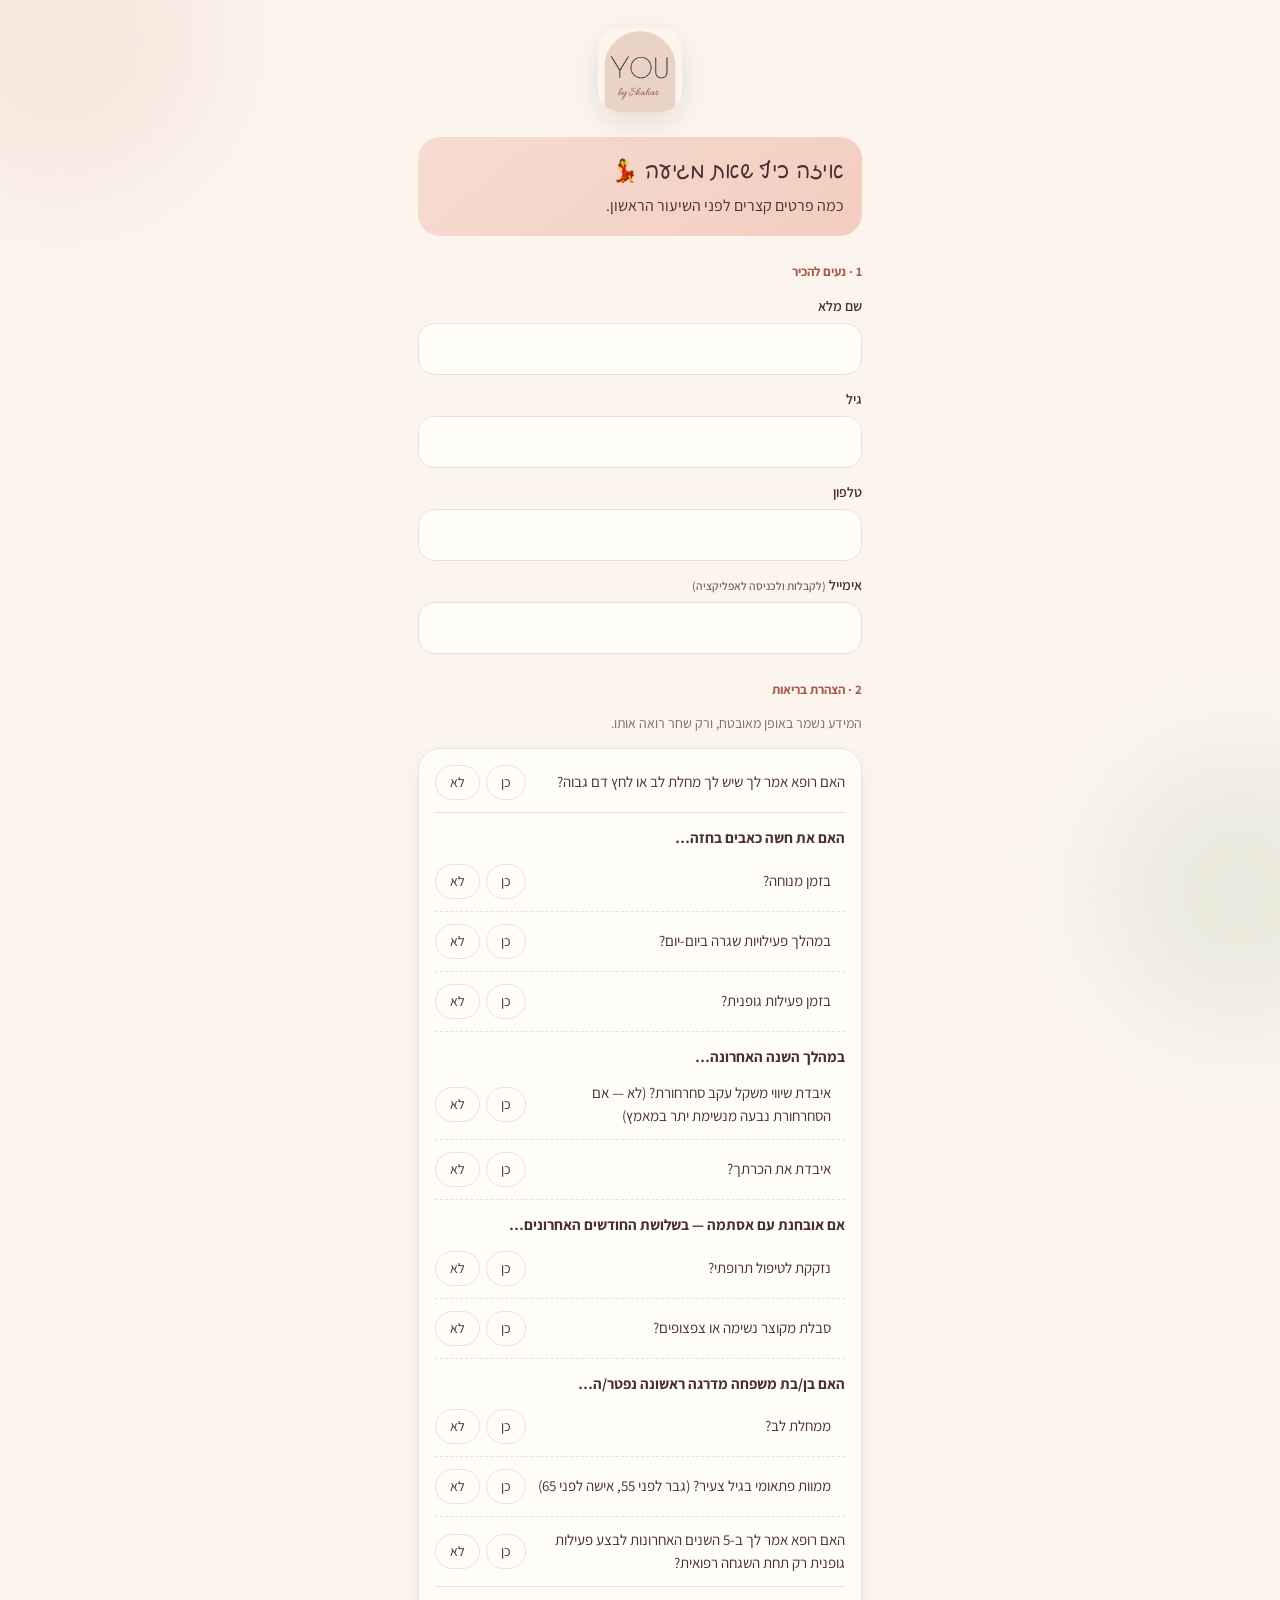
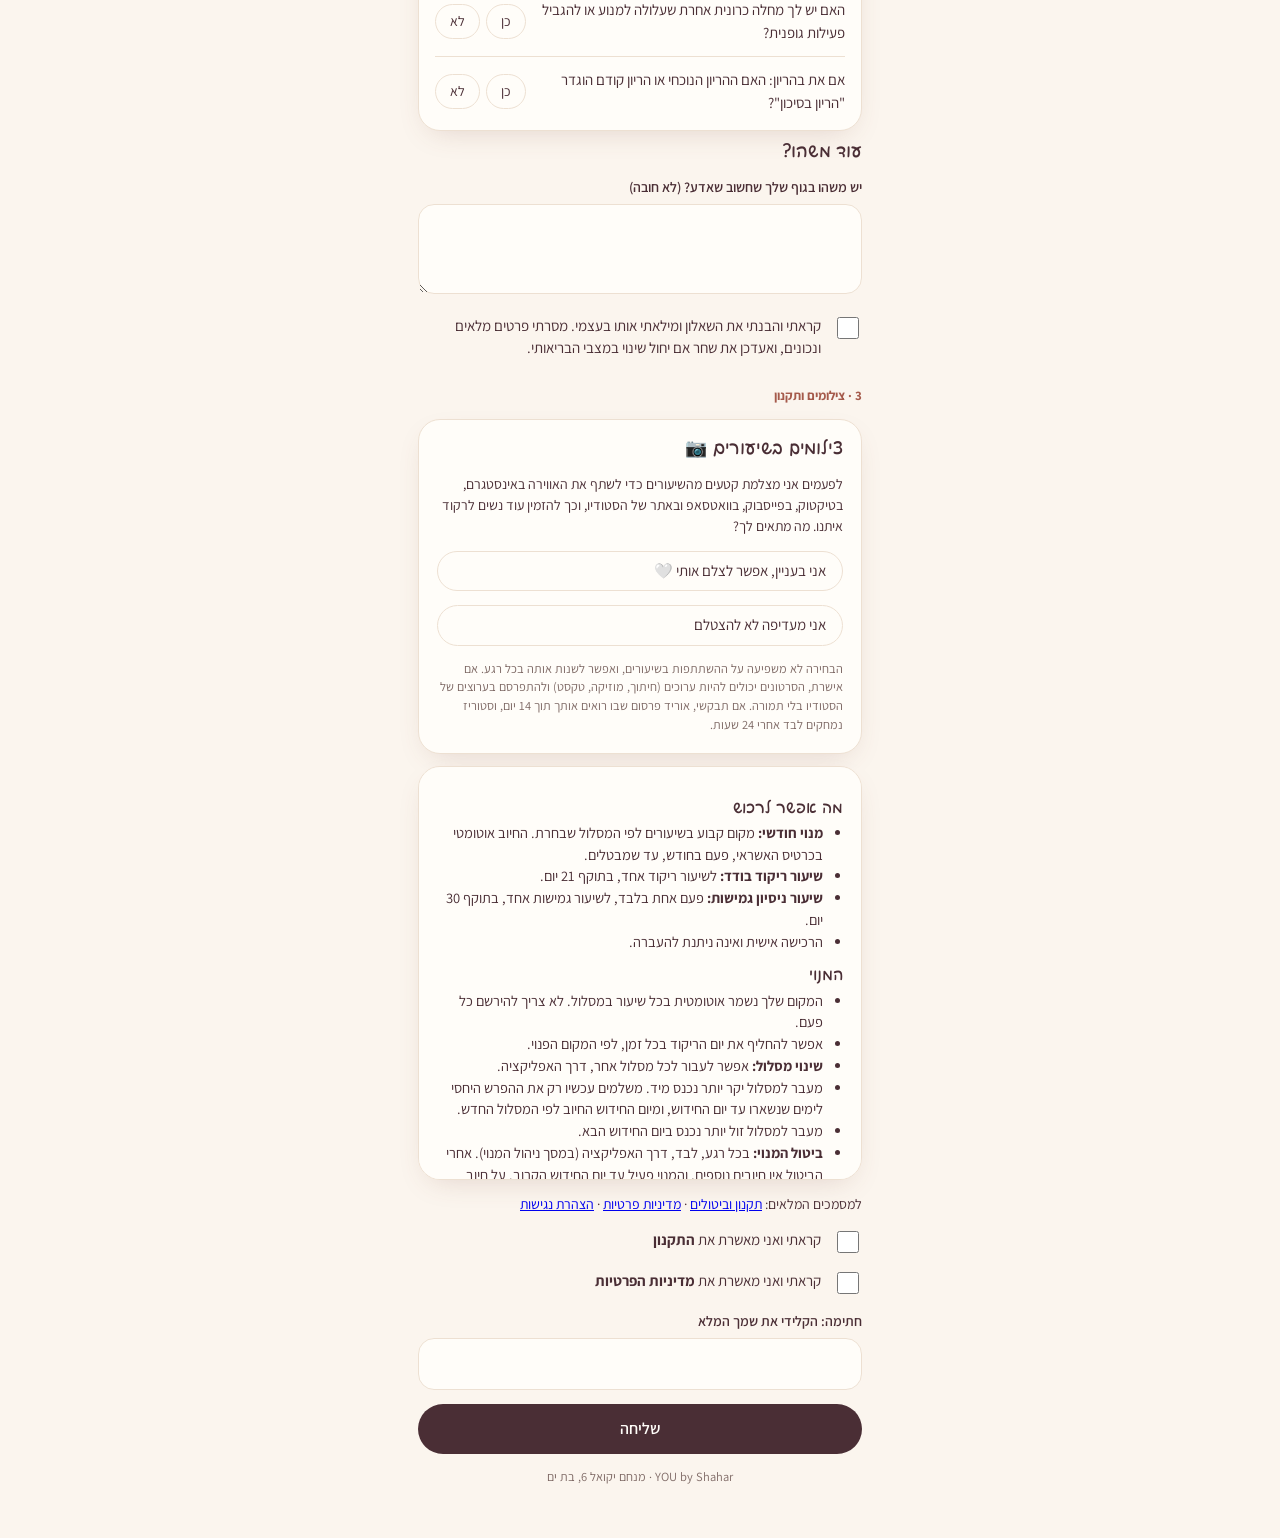
==== form.html @ 138af60f "Admin: client documents Co-Authored-By: Claude Opus 5.5 <noreply@anthropic.com> Claude-Session: http" ====
<!doctype html>
<html lang="he" dir="rtl">
<head>
  <meta charset="utf-8">
  <meta name="robots" content="noindex, nofollow">
  <meta name="viewport" content="width=device-width, initial-scale=1, viewport-fit=cover">
  <meta name="theme-color" content="#FBF5EE">
  <title>הרשמה לשיעור · YOU by Shahar</title>
  <link rel="icon" href="icon.svg" type="image/svg+xml">
  <link rel="apple-touch-icon" href="apple-touch-icon.png">
  <link rel="preconnect" href="https://fonts.googleapis.com">
  <link rel="preconnect" href="https://fonts.gstatic.com" crossorigin>
  <link href="https://fonts.googleapis.com/css2?family=Assistant:wght@300;400;600;700&family=Playpen+Sans+Hebrew:wght@300;400;500;600&display=swap" rel="stylesheet">
  <link rel="stylesheet" href="styles.css?v=mwxjrt1i">
  <style>
    .f-logo { text-align: center; margin: 8px 0 18px; }
    .f-logo img { width: 84px; height: 84px; border-radius: 22px; box-shadow: 0 10px 30px rgba(74,46,51,.12); }
    .f-step { font-size: 13px; color: var(--rose-deep); font-weight: 700; margin-top: 26px; }
    .f-err { outline: 2px solid var(--rose-deep); outline-offset: 2px; border-radius: 12px; }
    .done-heart { font-size: 54px; text-align: center; margin-top: 30px; }
    a.btn { text-decoration: none; }
  </style>
</head>
<body>
  <div id="app" class="no-nav"></div>
  <div id="toast" role="status" aria-live="polite"></div>
  <script src="vendor/supabase.js"></script>
  <script src="config.js?v=mwxjrt1i"></script>
  <script src="form.js?v=mwxjrt1i"></script>
</body>
</html>
---- styles.css ----
@font-face { font-family: 'Poiret One'; src: url('fonts/PoiretOne-Regular.ttf') format('truetype'); font-display: swap; }
@font-face { font-family: 'Pinyon Script'; src: url('fonts/PinyonScript-Regular.ttf') format('truetype'); font-display: swap; }
@font-face { font-family: 'Montserrat'; src: url('fonts/Montserrat.ttf') format('truetype'); font-weight: 100 900; font-display: swap; }
:root {
  --cream: #FBF5EE;
  --paper: #FFFDF9;
  --sand: #F1E6D8;
  --line: #EDE0D2;
  --blush: #F6DDD4;
  --rose: #E4A797;
  --rose-deep: #A55A4B;
  --sage: #CCD6BF;
  --sage-deep: #7F9470;
  --plum: #4A2E35;
  --muted: #7F6A66;
  --shadow: 0 10px 30px -12px rgba(122, 72, 60, .22);
  --radius: 22px;
  --serif: 'Playpen Sans Hebrew', 'Assistant', cursive;
  --sans: 'Assistant', system-ui, sans-serif;
}

* { box-sizing: border-box; -webkit-tap-highlight-color: transparent; }
html, body { margin: 0; }
body {
  background: var(--cream);
  color: var(--plum);
  font-family: var(--sans);
  font-size: 16px;
  line-height: 1.5;
}
button, input, textarea, select { font: inherit; color: inherit; }
button { cursor: pointer; border: 0; background: none; padding: 0; }

#app {
  max-width: 480px;
  margin: 0 auto;
  min-height: 100dvh;
  padding: calc(env(safe-area-inset-top) + 20px) 18px calc(env(safe-area-inset-bottom) + 100px);
  position: relative;
  overflow-x: hidden;
}
#app.no-nav { padding-bottom: calc(env(safe-area-inset-bottom) + 32px); }

/* soft background blobs */
body::before, body::after {
  content: ''; position: fixed; z-index: -1; border-radius: 50%; filter: blur(50px); opacity: .55;
}
body::before { width: 320px; height: 320px; background: var(--blush); top: -120px; left: -100px; }
body::after { width: 260px; height: 260px; background: var(--sage); bottom: -120px; right: -90px; opacity: .35; }

h1, h2, h3 { font-family: var(--serif); font-weight: 500; margin: 0; line-height: 1.2; }
h1 { font-size: 30px; }
h2 { font-size: 22px; }
h3 { font-size: 18px; }
p { margin: 0; }
.muted { color: var(--muted); }
.small { font-size: 14px; }
.tiny { font-size: 12.5px; }
.stack > * + * { margin-top: 14px; }
.row { display: flex; align-items: center; gap: 10px; }
.between { justify-content: space-between; }
.grow { flex: 1; }
.center { text-align: center; }

/* header */
.top { display: flex; justify-content: space-between; align-items: center; margin-bottom: 22px; }
.brand { font-family: var(--serif); font-size: 20px; letter-spacing: .5px; }
.brand small { display: block; font-family: var(--serif); font-size: 13px; color: var(--rose-deep); letter-spacing: .5px; }
.avatar {
  width: 40px; height: 40px; border-radius: 50%;
  background: var(--blush); display: grid; place-items: center;
  font-family: var(--serif); font-size: 18px;
}
.section-title { display: flex; justify-content: space-between; align-items: baseline; margin: 28px 0 12px; }
.section-title a, .link { color: var(--rose-deep); font-weight: 600; font-size: 14px; text-decoration: none; }

/* cards */
.card {
  background: var(--paper);
  border-radius: var(--radius);
  padding: 18px;
  box-shadow: var(--shadow);
  border: 1px solid var(--line);
}
.card + .card { margin-top: 12px; }

/* punch card */
.punch {
  background: linear-gradient(140deg, #F7D9CE 0%, #F3C7BA 45%, #EBC3B0 100%);
  border: 0;
  position: relative;
  overflow: hidden;
  padding: 22px;
}
.punch::after {
  content: ''; position: absolute; width: 180px; height: 180px; border-radius: 50%;
  border: 1.5px solid rgba(255,255,255,.55); left: -60px; bottom: -80px; pointer-events: none;
}
.punch .big { font-family: var(--serif); font-size: 54px; line-height: 1; }
.dots { display: flex; flex-wrap: wrap; gap: 7px; margin-top: 14px; position: relative; z-index: 1; }
.dot { width: 22px; height: 22px; border-radius: 50%; background: rgba(255,255,255,.75); display: grid; place-items: center; font-size: 11px; }
.dot.used { background: transparent; border: 1.5px dashed rgba(74,46,53,.3); }
.punch.empty { background: linear-gradient(140deg, var(--sand), #EADCCB); }

/* buttons */
.btn {
  display: inline-flex; align-items: center; justify-content: center; gap: 8px;
  background: var(--plum); color: var(--paper);
  padding: 13px 22px; border-radius: 999px; font-weight: 600;
  transition: transform .15s ease, opacity .15s ease;
}
.btn:active { transform: scale(.97); }
.btn.block { width: 100%; }
.btn.soft { background: var(--blush); color: var(--plum); }
.btn.rose { background: var(--rose-deep); color: #fff; }
.btn.ghost { background: transparent; color: var(--plum); border: 1.5px solid var(--line); }
.btn.sm { padding: 8px 16px; font-size: 14px; }
.btn[disabled] { opacity: .4; pointer-events: none; }

/* class item */
.class-item { display: flex; gap: 14px; align-items: center; }
.time-pill {
  min-width: 64px; text-align: center; padding: 10px 6px; border-radius: 16px;
  background: var(--cream); font-weight: 700; font-size: 17px; line-height: 1.1;
}
.time-pill small { display: block; font-weight: 400; font-size: 12px; color: var(--muted); }
.class-item .info { flex: 1; min-width: 0; }
.class-item .title { font-family: var(--serif); font-size: 18px; }
.tag { display: inline-block; font-size: 12px; padding: 2px 10px; border-radius: 999px; background: var(--sand); color: var(--plum); }
.tag.green { background: var(--sage); }
.tag.rose { background: var(--blush); }
.tag.warn { background: #F5D2C2; color: #8A3E2E; }
.class-item.cancelled { opacity: .5; }
.class-item.cancelled .title { text-decoration: line-through; }

/* day strip */
.days { display: flex; gap: 8px; overflow-x: auto; padding: 4px 2px 10px; margin: 0 -18px; padding-inline: 18px; scrollbar-width: none; }
.days::-webkit-scrollbar { display: none; }
.day {
  flex: 0 0 auto; width: 56px; padding: 10px 0; border-radius: 18px; text-align: center;
  background: var(--paper); border: 1px solid var(--line);
}
.day b { display: block; font-family: var(--serif); font-size: 20px; font-weight: 500; }
.day span { font-size: 12px; color: var(--muted); }
.day.active { background: var(--plum); color: var(--paper); border-color: var(--plum); }
.day.active span { color: var(--blush); }
.day .has { width: 5px; height: 5px; border-radius: 50%; background: var(--rose-deep); margin: 4px auto 0; }
.day.active .has { background: var(--blush); }

/* bottom nav */
.nav {
  position: fixed; bottom: 0; left: 50%; transform: translateX(-50%);
  width: min(480px, 100%);
  padding: 10px 14px calc(env(safe-area-inset-bottom) + 10px);
  background: rgba(255, 253, 249, .88); backdrop-filter: blur(14px); -webkit-backdrop-filter: blur(14px);
  border-top: 1px solid var(--line);
  display: flex; justify-content: space-around;
}
.nav button { display: flex; flex-direction: column; align-items: center; gap: 2px; font-size: 12px; color: var(--muted); padding: 4px 10px; border-radius: 14px; }
.nav button svg { width: 24px; height: 24px; }
.nav button.active { color: var(--rose-deep); font-weight: 700; }

/* forms */
label.field { display: block; }
label.field span { display: block; font-size: 14px; font-weight: 600; margin-bottom: 6px; }
.input, textarea.input, select.input {
  width: 100%; padding: 13px 16px; border-radius: 16px; border: 1.5px solid var(--line);
  background: var(--paper); outline: none; transition: border-color .15s;
}
.input:focus { border-color: var(--rose); }
textarea.input { min-height: 90px; resize: vertical; }
.check { display: flex; gap: 12px; align-items: flex-start; font-size: 15px; }
.check input { width: 22px; height: 22px; accent-color: var(--rose-deep); flex: 0 0 auto; margin-top: 2px; }
.yn { display: flex; gap: 6px; flex: 0 0 auto; }
.yn button { padding: 6px 14px; border-radius: 999px; border: 1.5px solid var(--line); font-size: 14px; background: var(--paper); }
.yn button.on { background: var(--plum); color: var(--paper); border-color: var(--plum); }
.yn button.on.yes { background: var(--rose-deep); border-color: var(--rose-deep); }
.q { display: flex; align-items: center; gap: 12px; padding: 12px 0; border-bottom: 1px solid var(--line); font-size: 15px; }
.q:last-child { border-bottom: 0; }

/* onboarding */
.hero { min-height: calc(100dvh - 60px); display: flex; flex-direction: column; justify-content: center; text-align: center; gap: 18px; }
.hero h1 { font-size: 40px; }
.hero .logo { width: 120px; height: 120px; margin: 0 auto; }
.steps { display: flex; gap: 6px; margin-bottom: 20px; }
.steps i { flex: 1; height: 4px; border-radius: 4px; background: var(--line); }
.steps i.on { background: var(--rose); }
.terms { max-height: 46dvh; overflow-y: auto; font-size: 14.5px; }
.terms h3 { font-size: 16px; margin: 14px 0 4px; }
.terms ul { margin: 4px 0; padding-inline-start: 20px; }

/* shop */
.product { display: flex; align-items: center; gap: 14px; cursor: pointer; transition: transform .15s; position: relative; }
.product:active { transform: scale(.98); }
.product .count {
  width: 54px; height: 54px; border-radius: 50%; background: var(--blush);
  display: grid; place-items: center; font-family: var(--serif); font-size: 24px; flex: 0 0 auto;
}
.product.featured { border: 2px solid var(--rose); }
.product .badge { position: absolute; top: -10px; left: 16px; background: var(--rose-deep); color: #fff; font-size: 12px; padding: 2px 10px; border-radius: 999px; }
.price { font-family: var(--serif); font-size: 24px; }

/* sheet */
.backdrop { position: fixed; inset: 0; background: rgba(74, 46, 53, .35); z-index: 40; animation: fade .2s ease; }
.sheet {
  position: fixed; bottom: 0; left: 50%; transform: translateX(-50%);
  width: min(480px, 100%); max-height: 92dvh; overflow-y: auto;
  background: var(--paper); border-radius: 28px 28px 0 0; z-index: 41;
  padding: 12px 20px calc(env(safe-area-inset-bottom) + 24px);
  animation: up .28s cubic-bezier(.2, .8, .2, 1);
}
.sheet .grab { width: 44px; height: 5px; border-radius: 5px; background: var(--line); margin: 0 auto 16px; }
.sheet { overscroll-behavior: contain; }
@keyframes up { from { transform: translate(-50%, 100%); } }
@keyframes fade { from { opacity: 0; } }

/* toast */
#toast {
  position: fixed; top: calc(env(safe-area-inset-top) + 16px); left: 50%; transform: translate(-50%, calc(-100% - 60px));
  background: var(--plum); color: var(--paper); padding: 12px 20px; border-radius: 999px;
  font-size: 15px; z-index: 60; transition: transform .35s cubic-bezier(.2, .8, .2, 1);
  max-width: calc(100% - 32px); text-align: center; box-shadow: var(--shadow);
}
#toast.show { transform: translate(-50%, 0); }

/* journey */
.milestones { display: flex; justify-content: space-between; position: relative; margin: 24px 4px 8px; }
.milestones::before { content: ''; position: absolute; top: 19px; right: 10px; left: 10px; height: 2px; background: var(--line); }
.ms { position: relative; text-align: center; font-size: 12px; color: var(--muted); }
.ms b { width: 40px; height: 40px; border-radius: 50%; display: grid; place-items: center; margin: 0 auto 4px; background: var(--paper); border: 2px solid var(--line); font-family: var(--serif); font-size: 16px; font-weight: 500; color: var(--plum); }
.ms.done b { background: var(--rose); border-color: var(--rose); color: #fff; }
.chips { display: flex; flex-wrap: wrap; gap: 8px; }
.chip { padding: 8px 16px; border-radius: 999px; border: 1.5px solid var(--line); background: var(--paper); font-size: 15px; }
.chip.on { background: var(--blush); border-color: var(--rose); }
.feel-word { font-family: var(--serif); font-size: 20px; color: var(--rose-deep); }

/* list rows */
.list-row { display: flex; align-items: center; gap: 12px; padding: 14px 0; border-bottom: 1px solid var(--line); }
.list-row:last-child { border-bottom: 0; }
.switch { width: 48px; height: 28px; border-radius: 999px; background: var(--line); position: relative; flex: 0 0 auto; transition: background .2s; }
.switch::after { content: ''; position: absolute; top: 3px; right: 3px; width: 22px; height: 22px; border-radius: 50%; background: #fff; transition: right .2s; box-shadow: 0 1px 3px rgba(0,0,0,.15); }
.switch.on { background: var(--rose-deep); }
.switch.on::after { right: 23px; }

.empty-state { text-align: center; padding: 28px 12px; }
.empty-state .emoji { font-size: 36px; }
.note { background: var(--cream); border-radius: 16px; padding: 12px 14px; font-size: 14px; }
.note.warn { background: #FBE3D9; }
.admin-bar { background: var(--plum); color: var(--paper); border-radius: 16px; padding: 10px 14px; font-size: 14px; margin-bottom: 16px; }
hr { border: 0; border-top: 1px solid var(--line); margin: 18px 0; }

/* ---------- welcome ---------- */
#app.is-welcome { padding-bottom: calc(env(safe-area-inset-bottom) + 150px); min-height: 100dvh; display: flex; flex-direction: column; justify-content: center; box-sizing: border-box; }
.welcome { text-align: center; }
/* במסך הפתיחה: האלמנטים מתפרסים לגובה המסך עם אוויר ביניהם */
#app.is-welcome .welcome { flex: 1; display: flex; flex-direction: column; justify-content: space-evenly; padding-block: 12px; }
#app.is-welcome .w-quote { margin: 0 4px; }
#app.is-welcome .w-tagline { margin-top: 18px; }
.w-brand { font-size: 44px; font-weight: 500; margin-top: 8px; }
.w-tagline {
  display: inline-block; margin-top: 10px; padding: 6px 18px; border-radius: 999px;
  background: var(--blush); color: var(--rose-deep);
  font-family: var(--serif); font-size: 18px; font-weight: 500; letter-spacing: .5px;
}
.dancer { width: 230px; height: auto; display: block; margin: 8px auto 0; overflow: visible; }
.dancer .body { transform-origin: 120px 290px; animation: sway 6s ease-in-out infinite; }
.dancer .skirt { transform-origin: 112px 130px; animation: swirl 3s ease-in-out infinite; }
.dancer .ribbon { stroke-dasharray: 420; stroke-dashoffset: 420; animation: draw 2.6s .6s cubic-bezier(.4, 0, .2, 1) forwards, ribbon 5s 3.2s ease-in-out infinite; }
.dancer .sp { transform-box: fill-box; transform-origin: center; animation: twinkle 3.2s ease-in-out infinite; opacity: 0; }
@keyframes sway { 0%, 100% { transform: rotate(-2deg); } 50% { transform: rotate(2deg); } }
@keyframes swirl { 0%, 100% { transform: skewX(0deg) scaleX(1); } 50% { transform: skewX(-3deg) scaleX(1.03); } }
@keyframes draw { to { stroke-dashoffset: 0; } }
@keyframes ribbon { 0%, 100% { transform: translateY(0); } 50% { transform: translateY(-4px); } }
@keyframes twinkle { 0%, 100% { opacity: 0; transform: scale(.5); } 50% { opacity: .9; transform: scale(1); } }

.w-lead { font-size: 20px; font-weight: 600; line-height: 1.55; margin: 18px 0 22px; }
.pillars { display: grid; grid-template-columns: repeat(3, 1fr); gap: 10px; }
.pillar {
  background: var(--paper); border: 1px solid var(--line); border-radius: 20px; padding: 14px 8px;
  display: flex; flex-direction: column; align-items: center; gap: 4px; box-shadow: var(--shadow);
}
.pillar svg { width: 28px; height: 28px; color: var(--rose-deep); }
.pillar b { font-family: var(--serif); font-weight: 500; font-size: 17px; }
.pillar span { font-size: 13px; color: var(--muted); line-height: 1.35; }
.w-quote { margin: max(36px, 6dvh) 4px 26px; font-family: var(--serif); font-size: 24px; line-height: 1.55; color: var(--plum); }
.w-quote cite { display: block; font-style: normal; font-size: 16px; color: var(--rose-deep); margin-top: 6px; }
.center-chips { justify-content: center; }
.center-chips .chip { font-size: 14px; padding: 6px 14px; background: transparent; }
.w-cta {
  position: fixed; bottom: 0; left: 50%; transform: translateX(-50%); width: min(480px, 100%);
  padding: 16px 18px calc(env(safe-area-inset-bottom) + 14px);
  background: linear-gradient(to top, var(--cream) 70%, rgba(251, 245, 238, 0));
  display: flex; flex-direction: column; align-items: center; gap: 10px;
  animation: rise .6s 1.4s both cubic-bezier(.2, .8, .2, 1);
}
@keyframes rise { from { opacity: 0; transform: translate(-50%, 20px); } }
.fade { animation: fadeUp .8s var(--d, 0s) both cubic-bezier(.2, .8, .2, 1); }
.fade-in { animation: fadeUp .45s both cubic-bezier(.2, .8, .2, 1); }
@keyframes fadeUp { from { opacity: 0; transform: translateY(14px); } }

.back { font-size: 22px; color: var(--muted); margin-bottom: 8px; padding: 4px; }
.hand { font-family: var(--serif); }
.lead-card { background: linear-gradient(140deg, #F7DCD2, #F3CDBF); border-radius: var(--radius); padding: 18px; }
.lead-card .hand { font-size: 22px; margin-bottom: 6px; }
button.chip { cursor: pointer; transition: background .15s, border-color .15s; }

@media (prefers-reduced-motion: reduce) {
  *, *::before, *::after { animation-duration: .01ms !important; animation-iteration-count: 1 !important; animation-delay: 0s !important; }
  .dancer .ribbon { stroke-dashoffset: 0; }
}

/* ---------- auth ---------- */
.auth { padding-top: 12dvh; text-align: center; }
.auth-btn { gap: 12px; padding: 15px 22px; font-size: 16px; }
.auth-btn.google { background: #fff; color: #1f1f1f; border: 1.5px solid var(--line); }
.auth-btn.apple { background: #000; color: #fff; }

/* ---------- schedule by weeks ---------- */
.week-card { display: flex; align-items: center; gap: 12px; cursor: pointer; }
.week-card h3 { font-size: 20px; }
.chev { font-size: 22px; color: var(--muted); }
.day-head { font-family: var(--serif); font-size: 17px; margin: 22px 4px 10px; color: var(--plum); }
.day-head:first-of-type { margin-top: 4px; }
.day-head.today { color: var(--rose-deep); }

/* ---------- journey ---------- */
.song {
  display: flex; align-items: center; gap: 10px; margin-top: 12px; padding: 10px 14px; border-radius: 16px;
  background: linear-gradient(140deg, #E7EDDF, #D7E0CB); color: var(--plum); text-decoration: none; font-size: 14.5px;
}
.song svg { width: 20px; height: 20px; color: var(--sage-deep); flex: 0 0 auto; }
.song span { flex: 1; min-width: 0; overflow: hidden; text-overflow: ellipsis; white-space: nowrap; }
.song small { color: var(--sage-deep); font-weight: 600; flex: 0 0 auto; }
.upload {
  display: flex; flex-direction: column; align-items: center; gap: 4px; margin-top: 12px; padding: 16px;
  border: 1.5px dashed var(--rose); border-radius: 16px; color: var(--rose-deep); cursor: pointer; font-weight: 600;
}
.upload svg { width: 26px; height: 26px; }
.upload small { color: var(--muted); font-weight: 400; font-size: 12px; }
.j-entry video, .compare video { width: 100%; border-radius: 14px; margin: 12px 0 6px; background: #2b1d21; display: block; aspect-ratio: 9 / 16; object-fit: cover; max-height: 360px; }
.compare { display: grid; grid-template-columns: 1fr 1fr; gap: 10px; }
.compare video { margin: 0 0 6px; }
.note-soft { background: var(--blush); border: 0; }
.after { background: linear-gradient(140deg, #FFF8F3, #F9E6DE); margin-bottom: 14px; }
label.btn { cursor: pointer; }

.punch .btn { position: relative; z-index: 1; }
.month-head { font-family: var(--serif); font-size: 24px; margin: 26px 2px 4px; color: var(--rose-deep); }
.month-head:first-of-type { margin-top: 8px; }
.q-group { font-weight: 700; font-size: 15px; padding: 14px 0 2px; }
.q.sub { padding-inline-start: 14px; border-bottom-style: dashed; }
#app.no-anim .fade-in, #app.no-anim .fade { animation: none; }
.notice { background: #FBE3D9; border: 0; margin-bottom: 14px; }
.seg { display: flex; background: var(--cream); border-radius: 999px; padding: 4px; gap: 4px; }
.seg button { flex: 1; padding: 9px 10px; border-radius: 999px; font-weight: 600; font-size: 14.5px; color: var(--muted); }
.seg button.on { background: var(--paper); color: var(--plum); box-shadow: 0 2px 8px -2px rgba(74, 46, 53, .18); }
.loader { width: 42px; height: 42px; border-radius: 50%; border: 3px solid var(--blush); border-top-color: var(--rose-deep); margin: 0 auto; animation: spin .9s linear infinite; }
@keyframes spin { to { transform: rotate(360deg); } }

/* הוראות הגעה */
.dir-wrap { text-align: center; margin: 16px 0 20px; }
.dir-pill { color: var(--plum); display: inline-flex; align-items: center; gap: 8px; margin: 0; padding: 10px 22px; border-radius: 999px;
  border: 1px solid var(--line); background: transparent; font: inherit; font-size: 16px; font-weight: 600; cursor: pointer; }
.dir-video { width: 100%; max-height: 52vh; aspect-ratio: 9 / 16; object-fit: contain; border-radius: 16px; background: #000; display: block; margin-top: 12px; }
.dir-facts { margin: 16px 0; text-align: center; }
.dir-address { font-size: 22px; font-weight: 700; margin: 0 0 12px; }
.dir-grid { display: grid; grid-template-columns: repeat(3, 1fr); gap: 8px; }
.dir-grid div { background: var(--paper); border: 1px solid var(--line); border-radius: 14px; padding: 10px 4px; display: grid; gap: 2px; }
.dir-grid span { font-size: 13px; color: var(--muted); }
.dir-grid b { font-size: 26px; line-height: 1.2; }
.sheet a.btn { text-decoration: none; }
.dir-grid b { color: var(--plum); }
.dir-grid div:last-child b { color: var(--rose-deep); }

/* לוגו YOU by Shahar */
.mark { display: inline-flex; flex-direction: column; align-items: center; line-height: 1; color: var(--plum); }
.mark-you { font-family: 'Poiret One', 'Montserrat', sans-serif; letter-spacing: .02em; }
.mark-y { font-family: 'Montserrat', sans-serif; font-weight: 200; font-size: 1.12em; }
.mark-by { font-family: 'Pinyon Script', cursive; color: var(--rose-deep); font-size: .42em; margin-top: .15em; }
.brand .mark { font-size: 28px; }
.brand .mark-by { font-size: .5em; }
.w-brand .mark { font-size: 64px; }

/* כלי ניהול */
.admin-actions { display: flex; flex-wrap: wrap; gap: 8px; margin: 16px 0 4px; }
.admin-actions .btn { flex: 1 1 auto; }
.plain { background: none; border: 0; font: inherit; color: inherit; text-align: right; cursor: pointer; }
.tags { display: flex; flex-wrap: wrap; gap: 4px; margin-top: 4px; }
.att { display: flex; gap: 6px; }
.att button { width: 38px; height: 38px; border-radius: 50%; border: 1.5px solid var(--line); background: var(--paper); color: var(--muted); font-size: 16px; cursor: pointer; }
.att button.on { background: var(--sage); border-color: var(--sage-deep); color: var(--plum); }
.att button.on.no { background: #F5D2C2; border-color: var(--rose-deep); }
.song-n { width: 26px; height: 26px; border-radius: 50%; background: var(--blush); display: grid; place-items: center; font-size: 13px; font-weight: 700; flex: none; }
.list-row.plain { padding: 14px 0; border-bottom: 1px solid var(--line); }
.grow.plain { padding: 0; }

/* השיעור הראשון */
.first-class h1 { text-wrap: balance; }
.fc-heart { font-size: 44px; line-height: 1; margin-bottom: 6px; }
.fc-letter { font-size: 17px; line-height: 1.7; }
.fc-sign { font-family: 'Pinyon Script', cursive; font-size: 30px; color: var(--rose-deep); text-align: left; margin-top: 0; }
.fc-list { margin: 8px 0 0; padding-inline-start: 1.2em; display: grid; gap: 4px; }
.first-banner { width: 100%; display: flex; align-items: center; gap: 12px; text-align: right; font: inherit; color: var(--plum); border: 1.5px solid var(--rose); background: linear-gradient(135deg, var(--blush), var(--paper)); cursor: pointer; }
.fb-star { font-size: 24px; }
.tag.first { background: linear-gradient(135deg, #F6DDD4, #F1E6D8); color: var(--rose-deep); font-weight: 700; }
.stats { display: grid; grid-template-columns: repeat(3, 1fr); gap: 10px; }
.stats .card { margin: 0; padding: 14px 6px; }
.stats h2 { margin-top: 4px; }

/* הכנסות */
.rv-tile { font: inherit; color: inherit; border: 0; cursor: pointer; }
.rv-hero { font-size: 40px; font-weight: 700; color: var(--plum); font-variant-numeric: tabular-nums; line-height: 1.2; }
.rv-up { color: var(--sage-deep); font-weight: 600; }
.rv-down { color: var(--rose-deep); font-weight: 600; }
.rv-chart { width: 100%; height: auto; display: block; }
.rv-chart .rv-axis { stroke: var(--line); stroke-width: 1; }
.rv-bar { cursor: pointer; }
.rv-bar text { font-size: 10px; fill: var(--muted); font-family: var(--sans); }
.rv-bar.on text { fill: var(--plum); font-weight: 700; }
.rv-sel { background: var(--cream); border-radius: 10px; }
.num { font-variant-numeric: tabular-nums; }

.rv-hero.neg, .num.neg { color: var(--rose-deep); }
.rv-calc { display: grid; gap: 8px; font-size: 15px; }
.rv-total { border-top: 1px solid var(--line); padding-top: 8px; font-weight: 700; }
.rv-chart .rv-rent { fill: var(--sand); }
.rv-chart .rv-net { fill: var(--rose); }
.rv-chart .rv-loss { fill: #D9A3A0; }
.rv-bar.on .rv-net { fill: var(--rose-deep); }
.rv-bar.on .rv-rent { fill: #DCC9B4; }
.rv-legend { display: flex; justify-content: center; gap: 16px; font-size: 13px; color: var(--muted); }
.rv-legend i { display: inline-block; width: 10px; height: 10px; border-radius: 3px; margin-inline-end: 6px; vertical-align: -1px; }
.rv-legend i.rv-net { background: var(--rose); } .rv-legend i.rv-rent { background: var(--sand); } .rv-legend i.rv-loss { background: #D9A3A0; }
.pay-frame { width: 100%; height: 70dvh; border: 0; border-radius: 16px; background: #fff; display: block; }
.legal-frame { width: 100%; height: 78dvh; border: 0; border-radius: 16px; background: var(--cream); display: block; }

/* רשימת משימות */
.task .task-check { width: 26px; height: 26px; border-radius: 50%; border: 1.5px solid var(--rose-deep, #b07068); background: transparent; color: #fff; font-size: 14px; line-height: 1; flex: none; margin-inline-end: 10px; }
.task.done .task-check { background: var(--rose-deep, #b07068); }
.task.done .grow { text-decoration: line-through; opacity: .55; }

/* ---------- נגישות ---------- */
:focus-visible { outline: 3px solid var(--plum); outline-offset: 2px; border-radius: 8px; }
.sr-only { position: absolute; width: 1px; height: 1px; padding: 0; margin: -1px; overflow: hidden; clip: rect(0 0 0 0); white-space: nowrap; border: 0; }
.sr-only:focus { position: static; width: auto; height: auto; margin: 0 0 8px; clip: auto; white-space: normal; }
.sheet:focus { outline: none; }
.note.warn .link, .notice .link { color: var(--plum); text-decoration: underline; }
.w-tagline { color: #8A4A3D; }
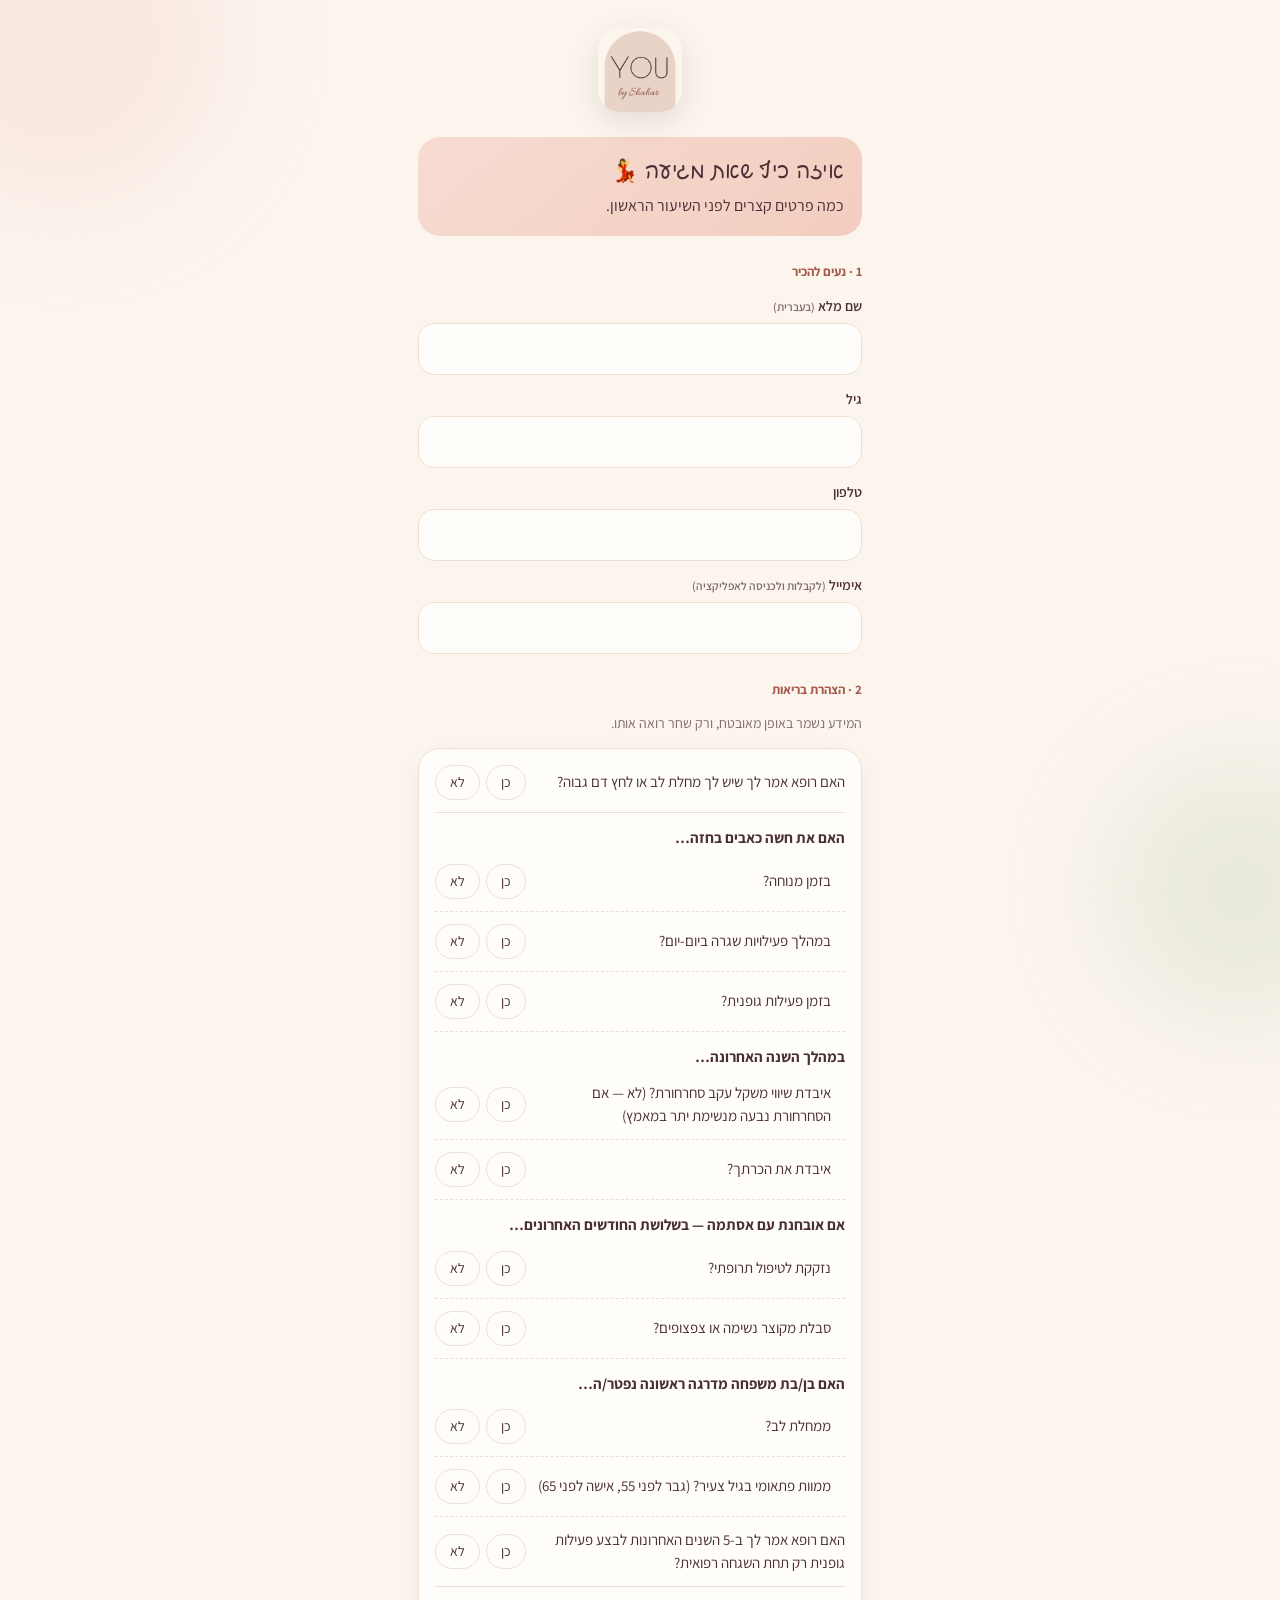
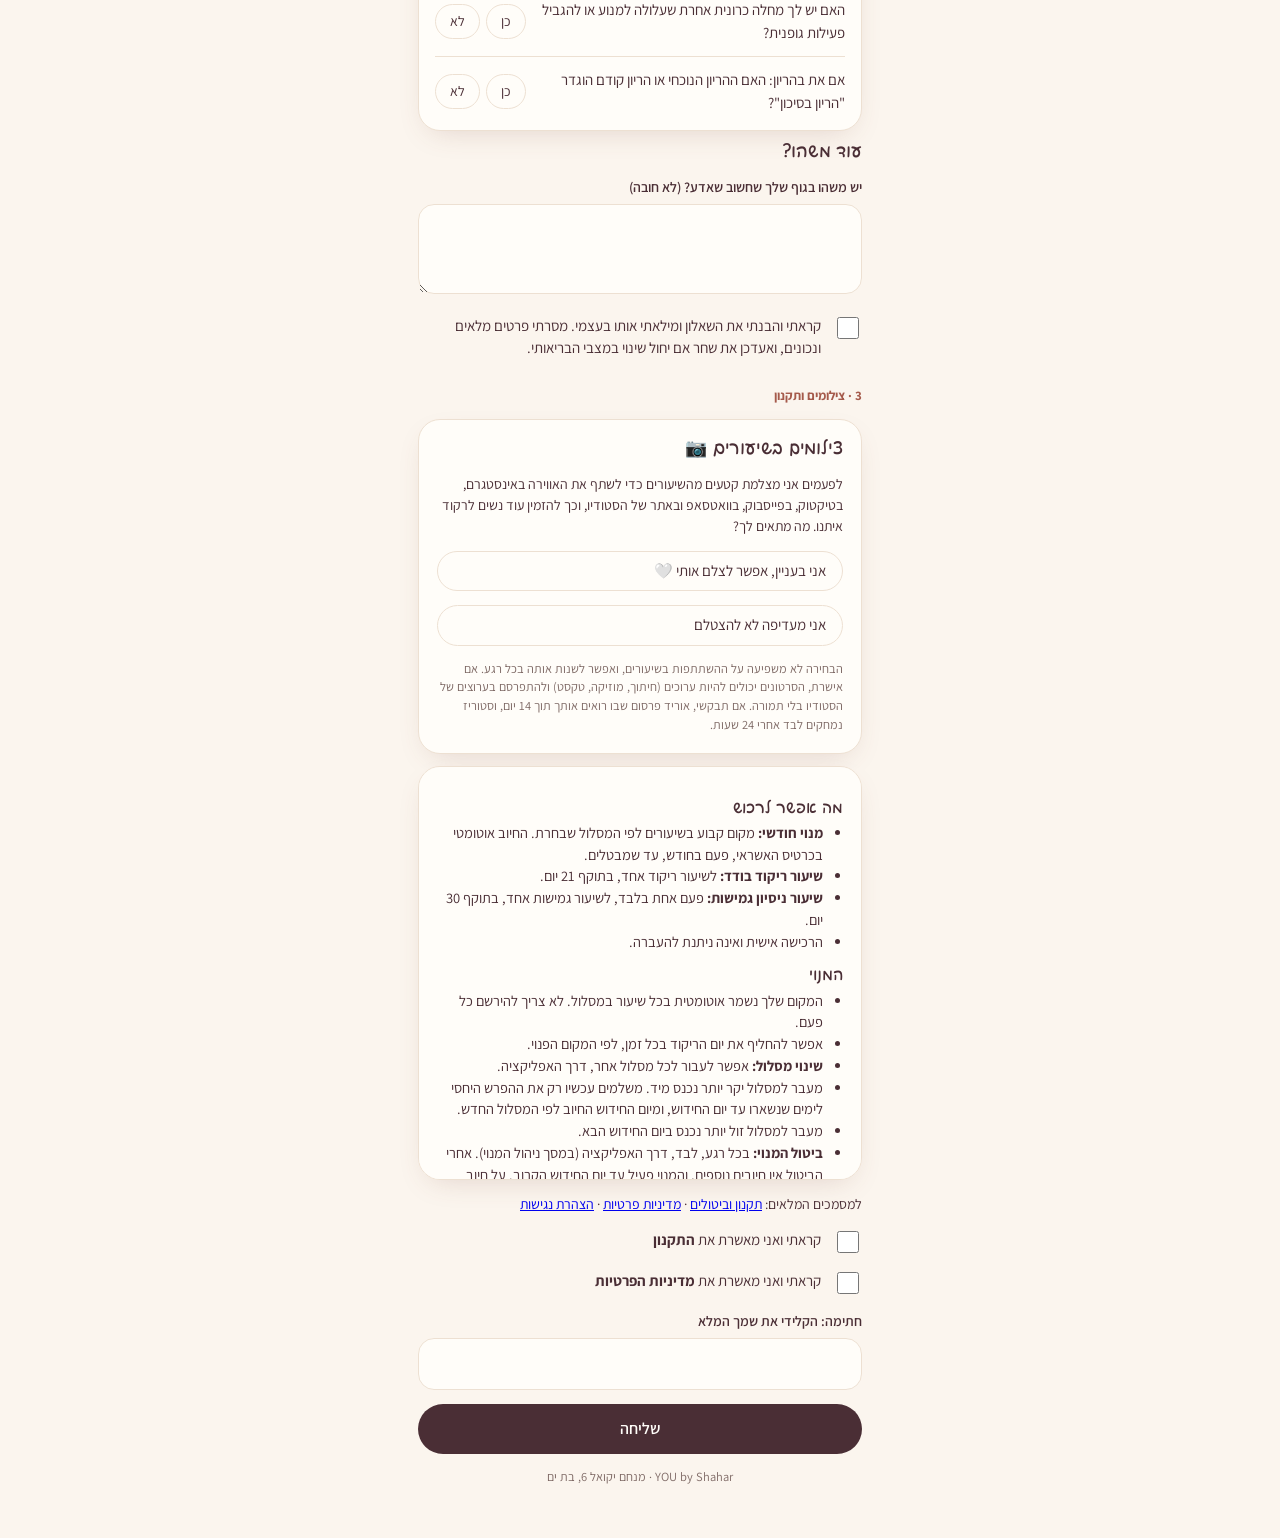
==== commit d75ca127: "Hebrew name; collapsed subscribers Co-Authored-By: Claude Opus 5.5 <noreply@anthropic.com> Claude-Se" ====
--- a/form.html
+++ b/form.html
@@ -11,7 +11,7 @@
   <link rel="preconnect" href="https://fonts.googleapis.com">
   <link rel="preconnect" href="https://fonts.gstatic.com" crossorigin>
   <link href="https://fonts.googleapis.com/css2?family=Assistant:wght@300;400;600;700&family=Playpen+Sans+Hebrew:wght@300;400;500;600&display=swap" rel="stylesheet">
-  <link rel="stylesheet" href="styles.css?v=mwxjrt1i">
+  <link rel="stylesheet" href="styles.css?v=mwxky40p">
   <style>
     .f-logo { text-align: center; margin: 8px 0 18px; }
     .f-logo img { width: 84px; height: 84px; border-radius: 22px; box-shadow: 0 10px 30px rgba(74,46,51,.12); }
@@ -25,7 +25,7 @@
   <div id="app" class="no-nav"></div>
   <div id="toast" role="status" aria-live="polite"></div>
   <script src="vendor/supabase.js"></script>
-  <script src="config.js?v=mwxjrt1i"></script>
-  <script src="form.js?v=mwxjrt1i"></script>
+  <script src="config.js?v=mwxky40p"></script>
+  <script src="form.js?v=mwxky40p"></script>
 </body>
 </html>
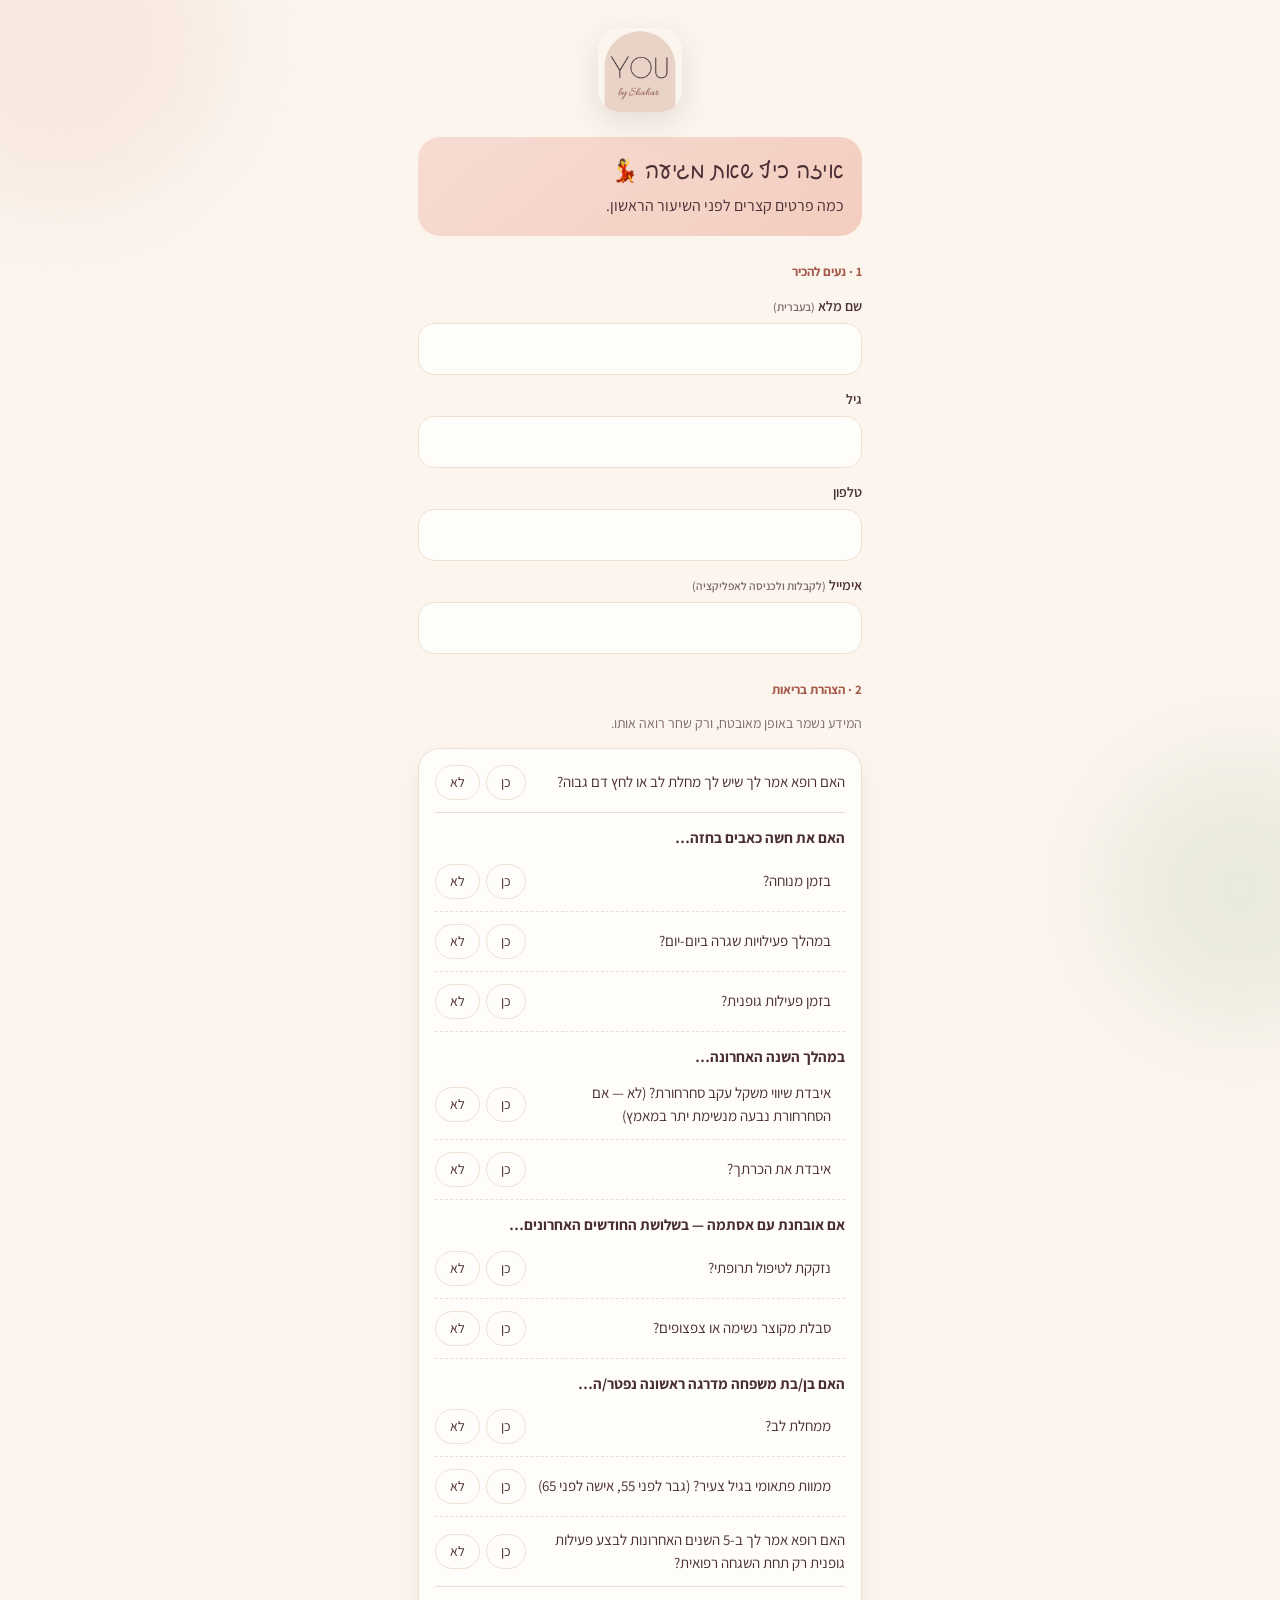
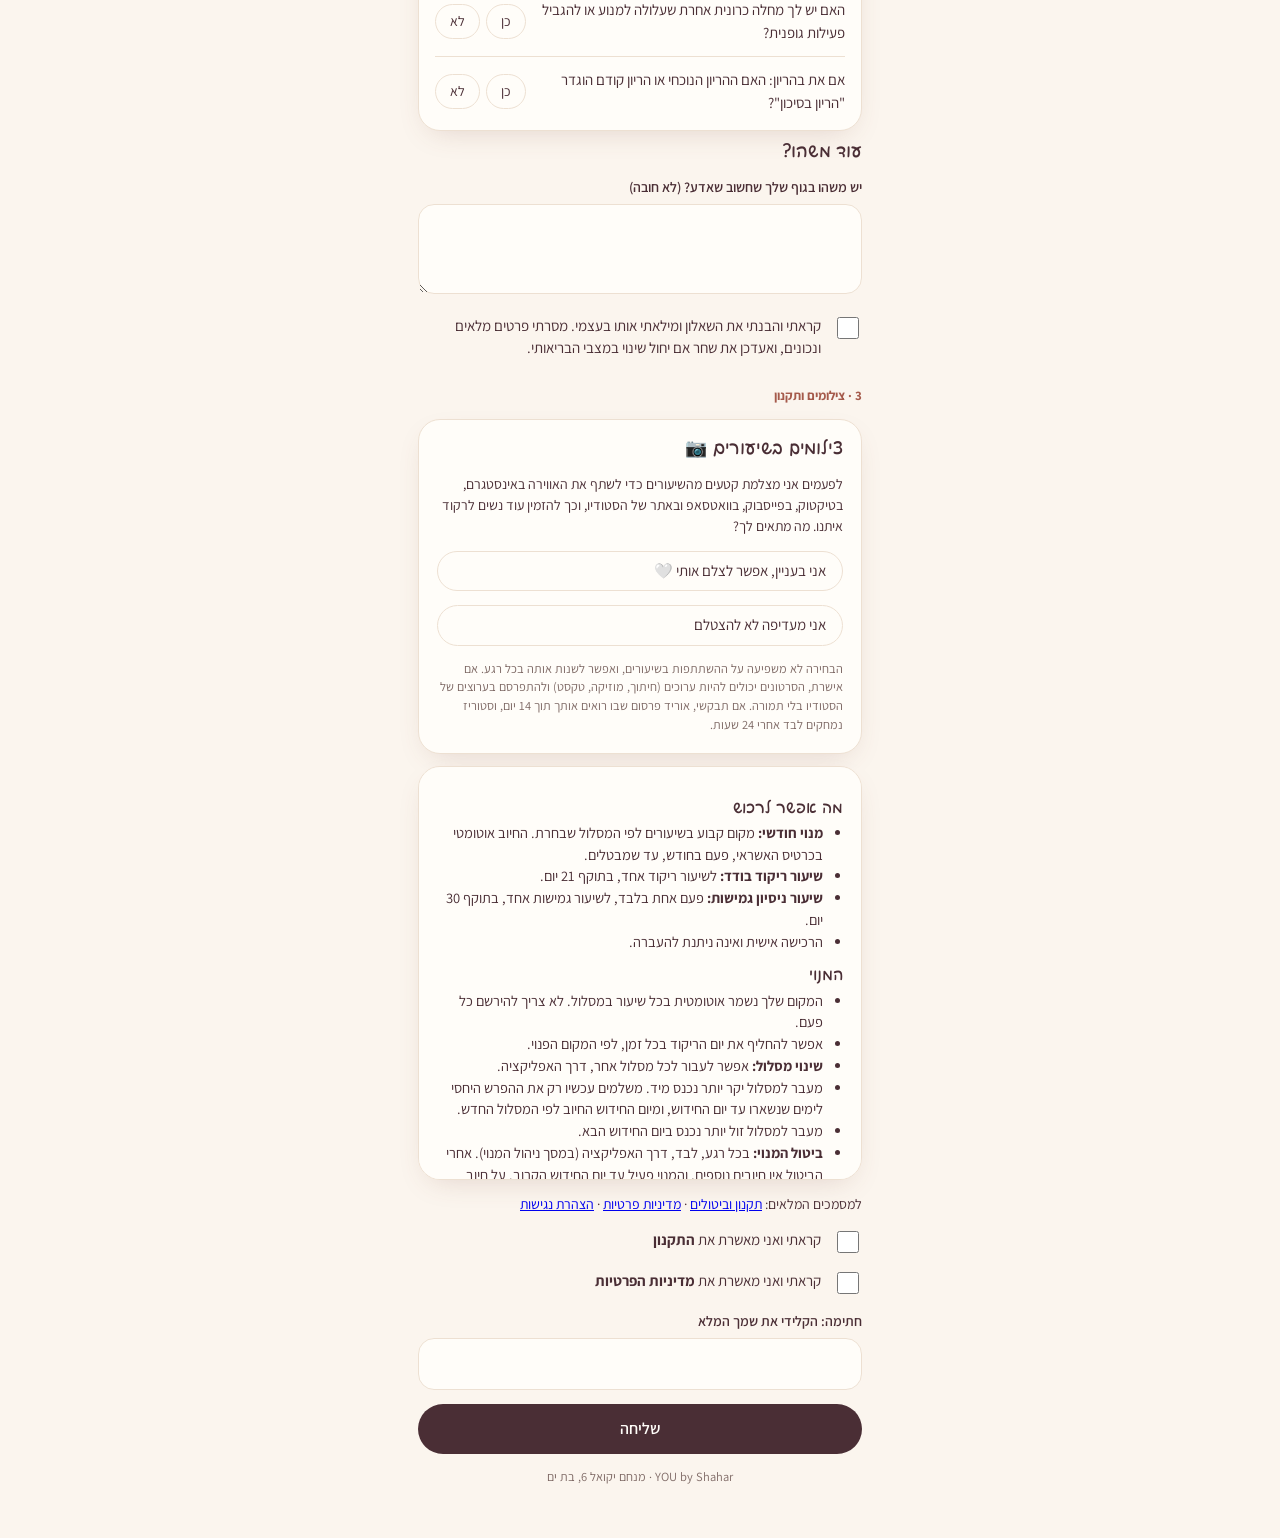
==== commit 1802d5bb: "Clients: remove from list Co-Authored-By: Claude Opus 5.5 <noreply@anthropic.com> Claude-Session: ht" ====
--- a/form.html
+++ b/form.html
@@ -11,7 +11,7 @@
   <link rel="preconnect" href="https://fonts.googleapis.com">
   <link rel="preconnect" href="https://fonts.gstatic.com" crossorigin>
   <link href="https://fonts.googleapis.com/css2?family=Assistant:wght@300;400;600;700&family=Playpen+Sans+Hebrew:wght@300;400;500;600&display=swap" rel="stylesheet">
-  <link rel="stylesheet" href="styles.css?v=mwxky40p">
+  <link rel="stylesheet" href="styles.css?v=mwxl1xbb">
   <style>
     .f-logo { text-align: center; margin: 8px 0 18px; }
     .f-logo img { width: 84px; height: 84px; border-radius: 22px; box-shadow: 0 10px 30px rgba(74,46,51,.12); }
@@ -25,7 +25,7 @@
   <div id="app" class="no-nav"></div>
   <div id="toast" role="status" aria-live="polite"></div>
   <script src="vendor/supabase.js"></script>
-  <script src="config.js?v=mwxky40p"></script>
-  <script src="form.js?v=mwxky40p"></script>
+  <script src="config.js?v=mwxl1xbb"></script>
+  <script src="form.js?v=mwxl1xbb"></script>
 </body>
 </html>
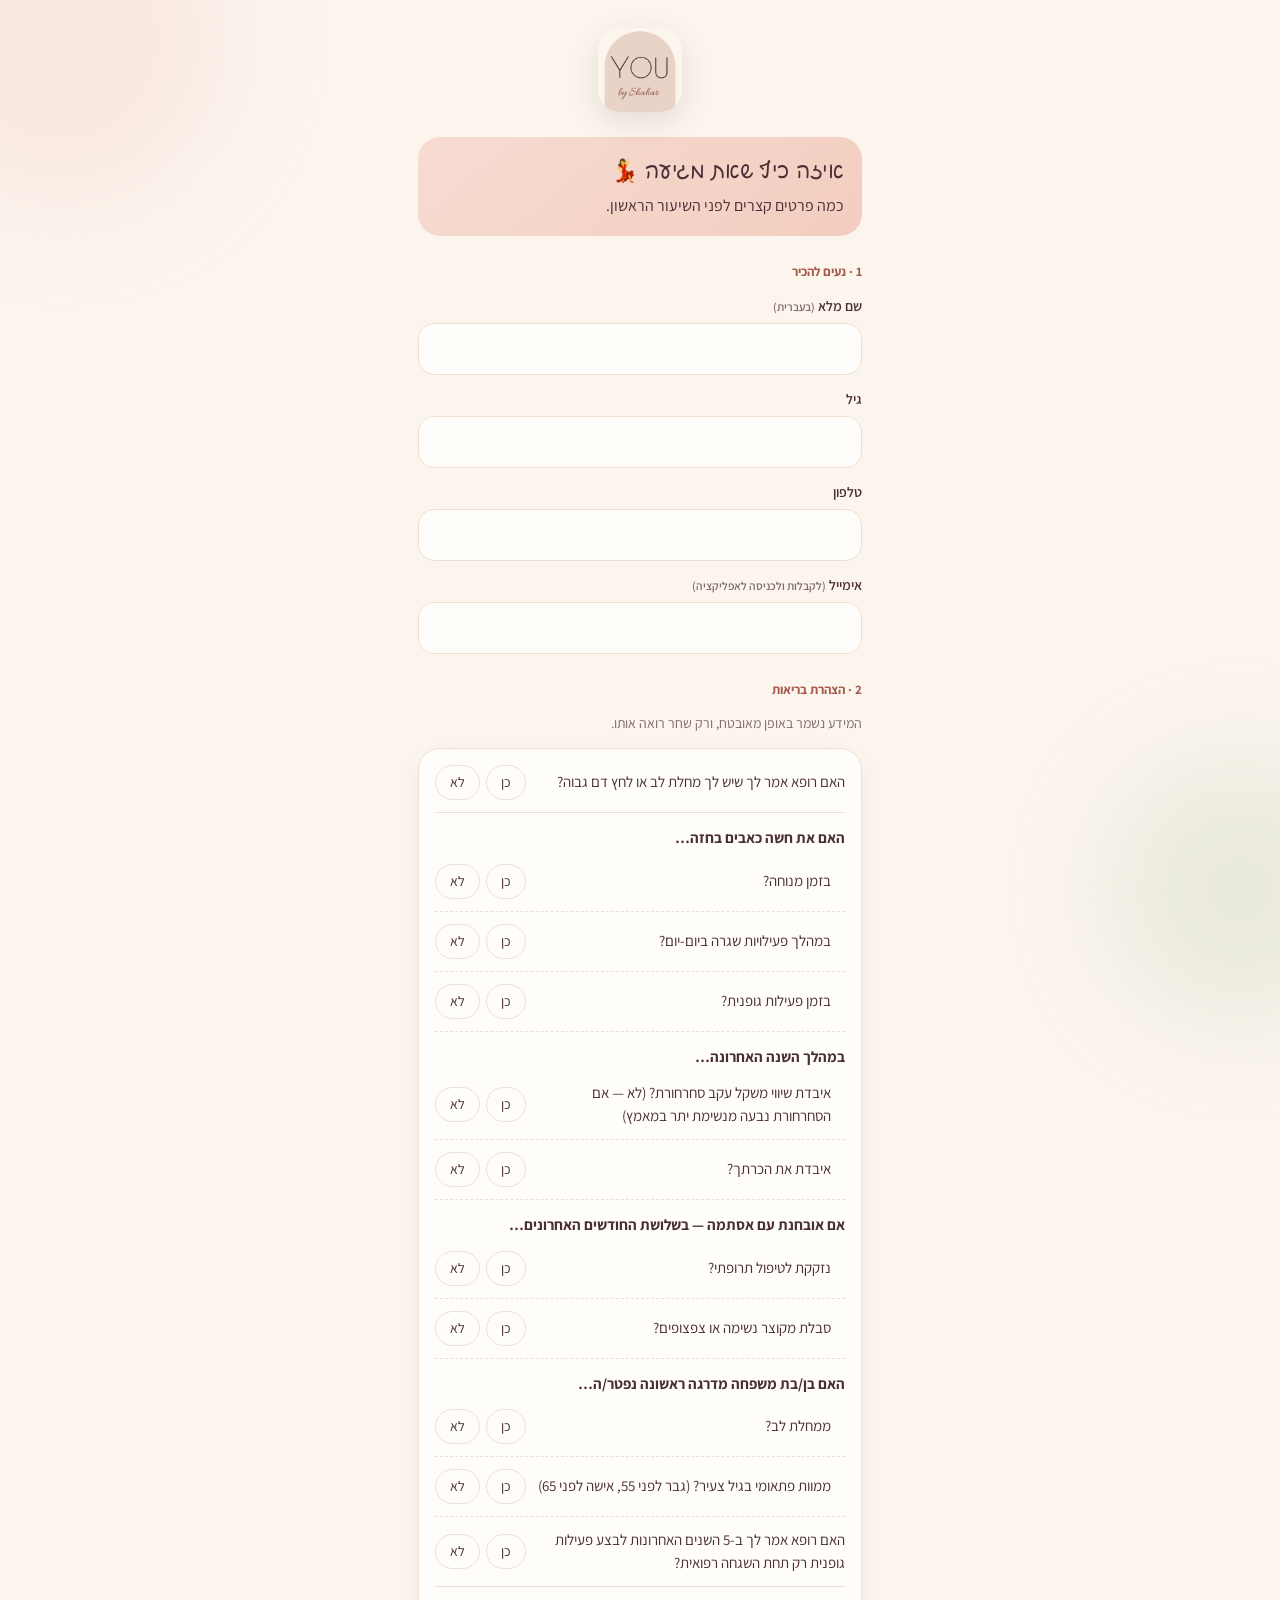
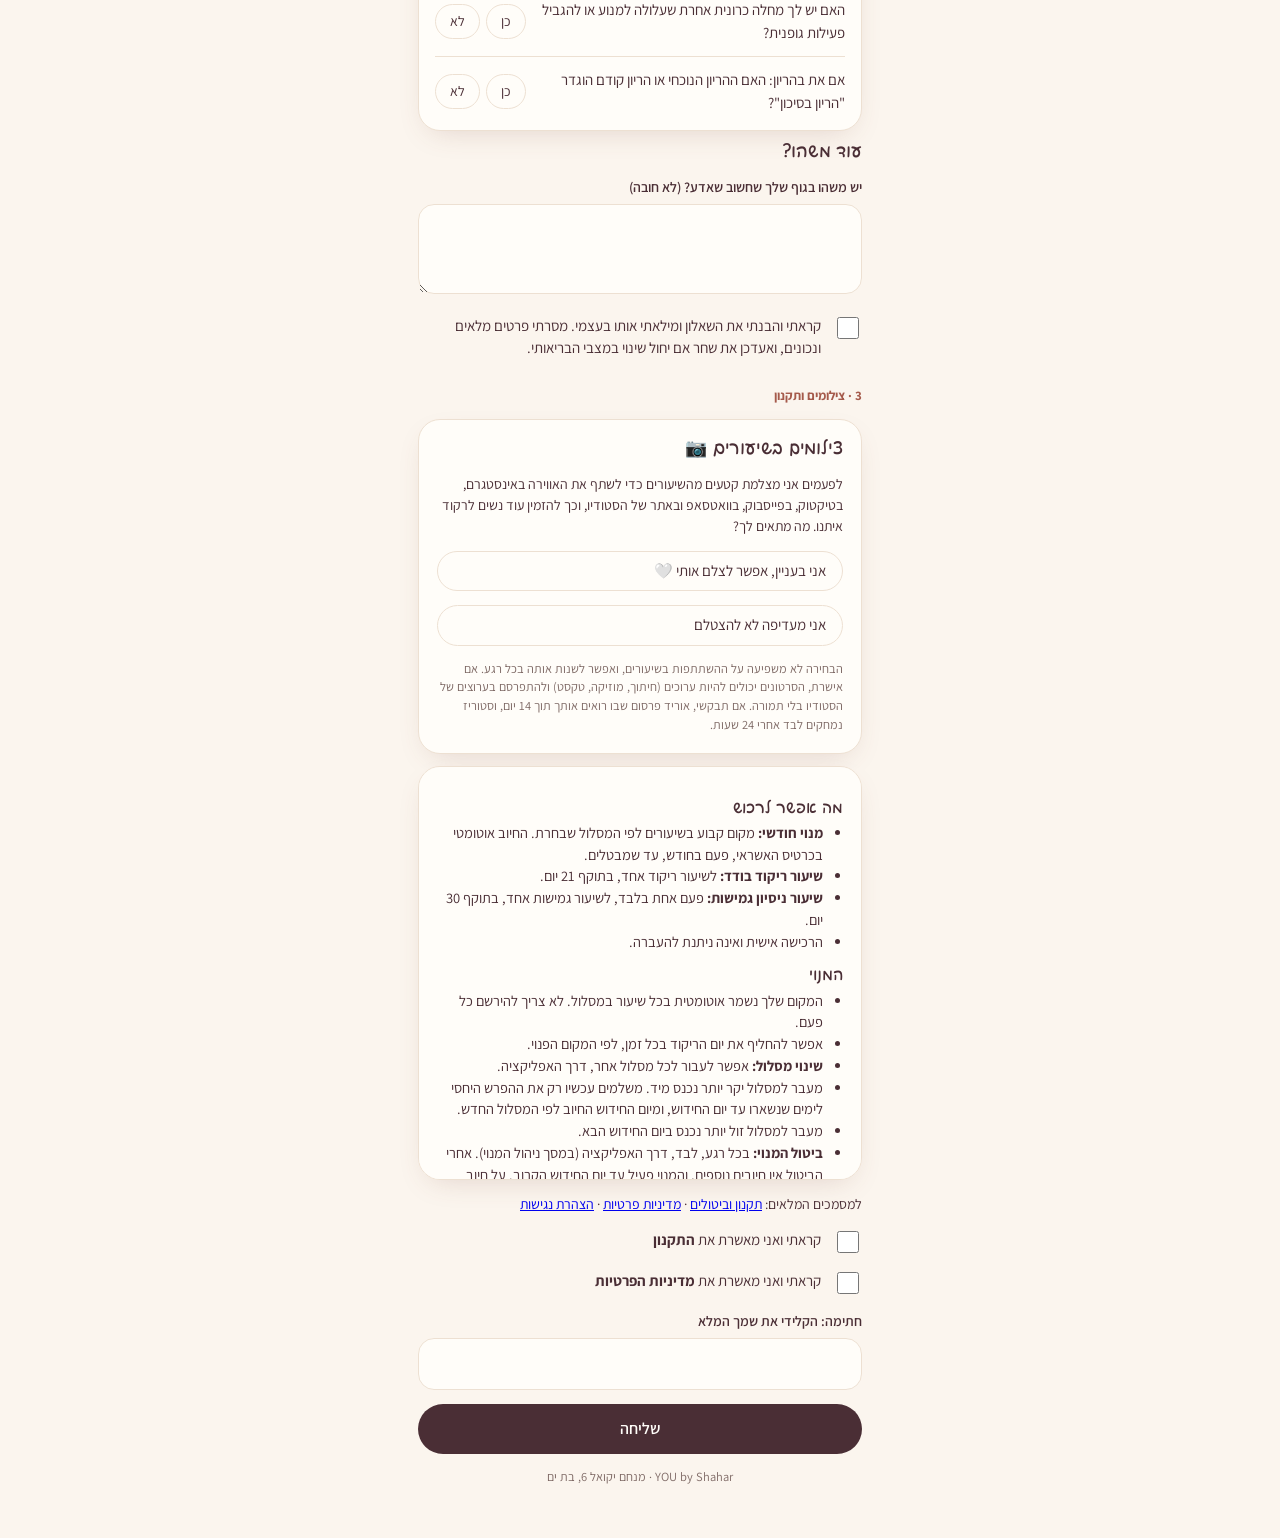
==== commit 74714d23: "Nameless Apple sign-ups label Co-Authored-By: Claude Opus 5.5 <noreply@anthropic.com> Claude-Session" ====
--- a/form.html
+++ b/form.html
@@ -11,7 +11,7 @@
   <link rel="preconnect" href="https://fonts.googleapis.com">
   <link rel="preconnect" href="https://fonts.gstatic.com" crossorigin>
   <link href="https://fonts.googleapis.com/css2?family=Assistant:wght@300;400;600;700&family=Playpen+Sans+Hebrew:wght@300;400;500;600&display=swap" rel="stylesheet">
-  <link rel="stylesheet" href="styles.css?v=mwxl1xbb">
+  <link rel="stylesheet" href="styles.css?v=mwxldzf5">
   <style>
     .f-logo { text-align: center; margin: 8px 0 18px; }
     .f-logo img { width: 84px; height: 84px; border-radius: 22px; box-shadow: 0 10px 30px rgba(74,46,51,.12); }
@@ -25,7 +25,7 @@
   <div id="app" class="no-nav"></div>
   <div id="toast" role="status" aria-live="polite"></div>
   <script src="vendor/supabase.js"></script>
-  <script src="config.js?v=mwxl1xbb"></script>
-  <script src="form.js?v=mwxl1xbb"></script>
+  <script src="config.js?v=mwxldzf5"></script>
+  <script src="form.js?v=mwxldzf5"></script>
 </body>
 </html>
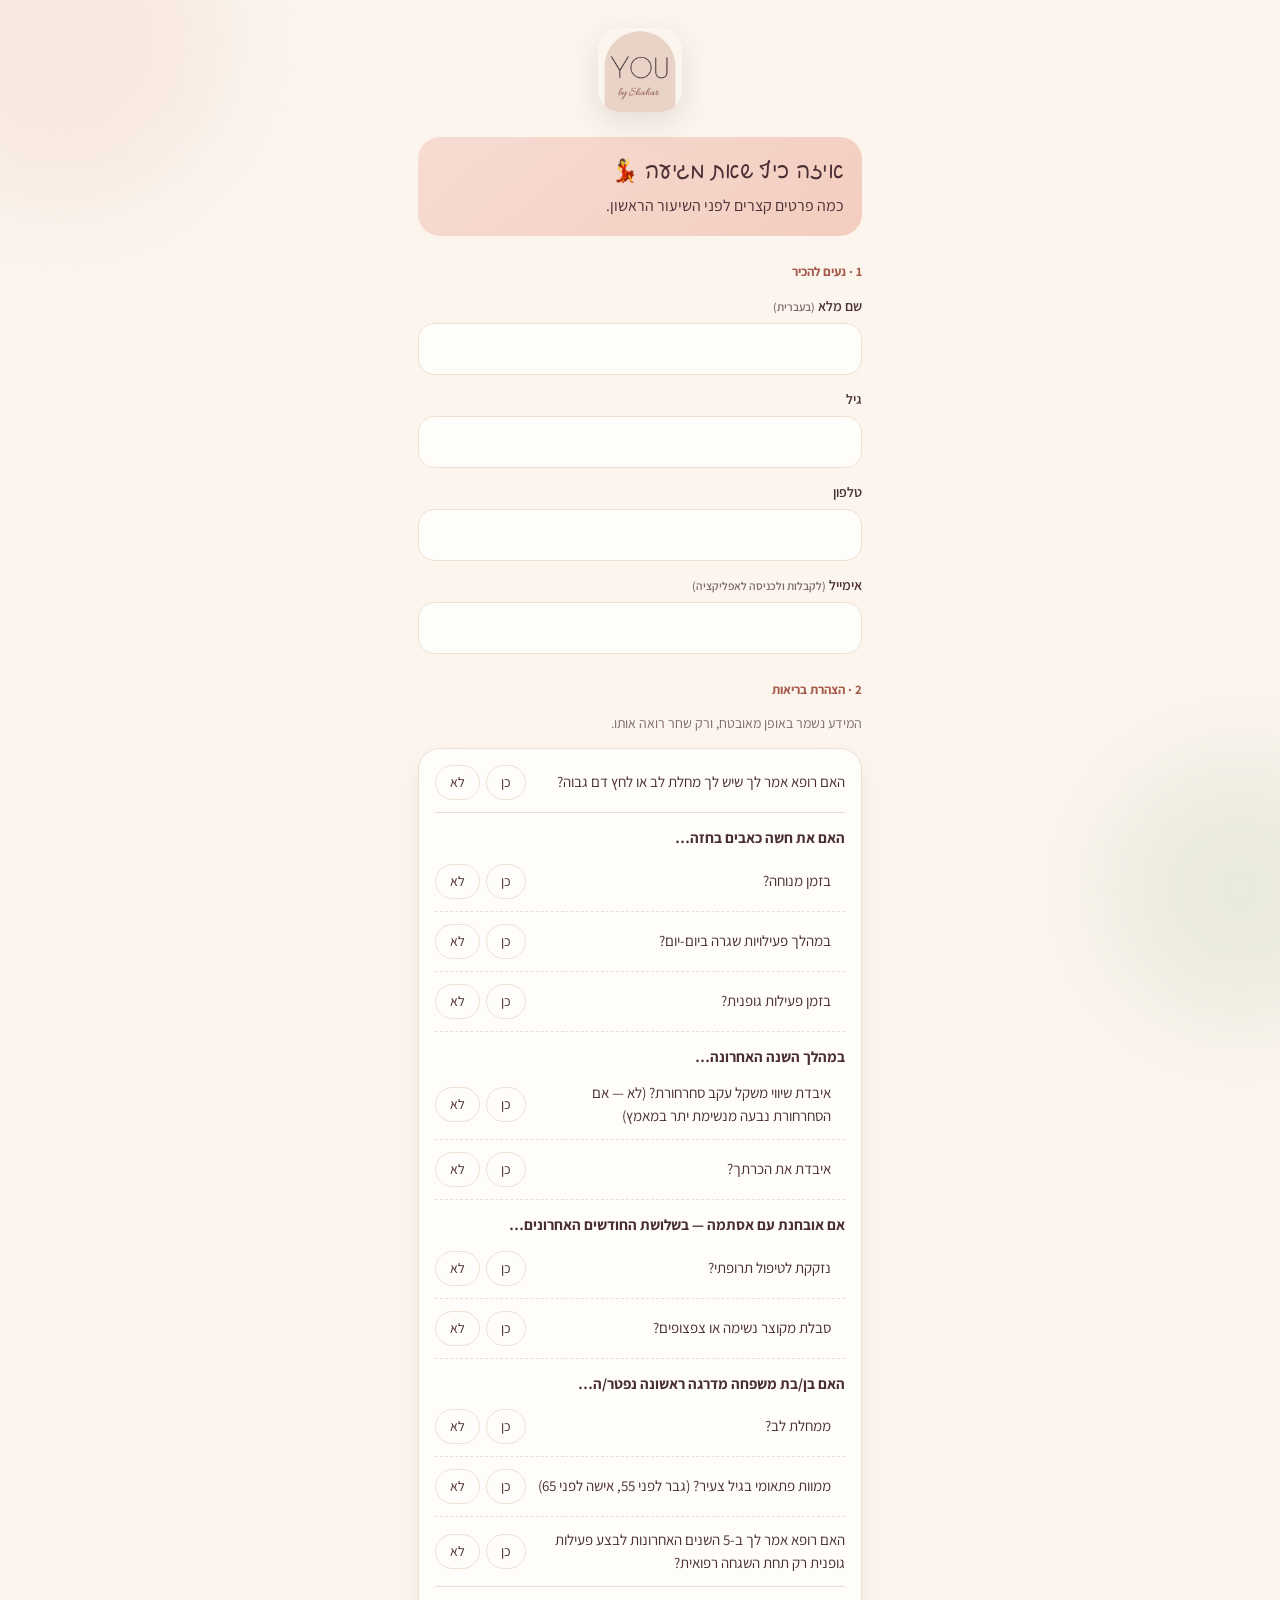
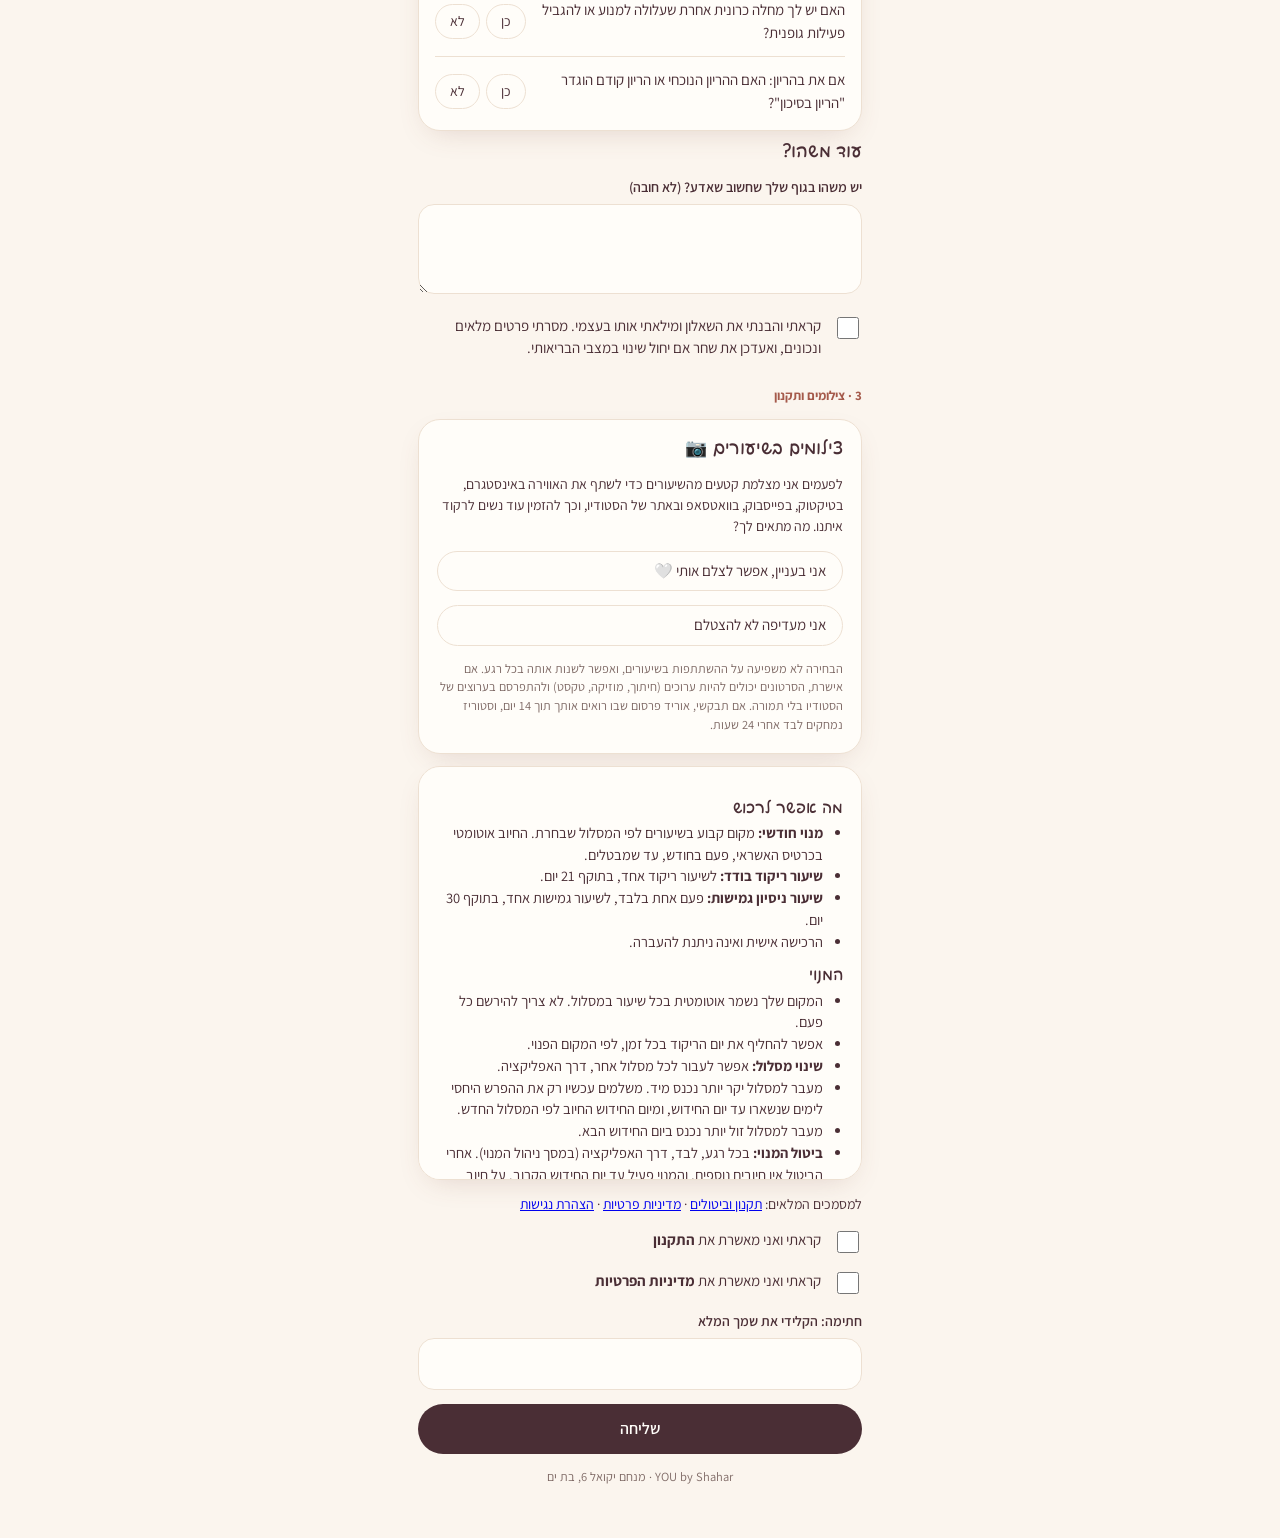
==== commit 39233864: "Upcoming booking = active Co-Authored-By: Claude Opus 5.5 <noreply@anthropic.com> Claude-Session: ht" ====
--- a/form.html
+++ b/form.html
@@ -11,7 +11,7 @@
   <link rel="preconnect" href="https://fonts.googleapis.com">
   <link rel="preconnect" href="https://fonts.gstatic.com" crossorigin>
   <link href="https://fonts.googleapis.com/css2?family=Assistant:wght@300;400;600;700&family=Playpen+Sans+Hebrew:wght@300;400;500;600&display=swap" rel="stylesheet">
-  <link rel="stylesheet" href="styles.css?v=mwxldzf5">
+  <link rel="stylesheet" href="styles.css?v=mwxnfllc">
   <style>
     .f-logo { text-align: center; margin: 8px 0 18px; }
     .f-logo img { width: 84px; height: 84px; border-radius: 22px; box-shadow: 0 10px 30px rgba(74,46,51,.12); }
@@ -25,7 +25,7 @@
   <div id="app" class="no-nav"></div>
   <div id="toast" role="status" aria-live="polite"></div>
   <script src="vendor/supabase.js"></script>
-  <script src="config.js?v=mwxldzf5"></script>
-  <script src="form.js?v=mwxldzf5"></script>
+  <script src="config.js?v=mwxnfllc"></script>
+  <script src="form.js?v=mwxnfllc"></script>
 </body>
 </html>
